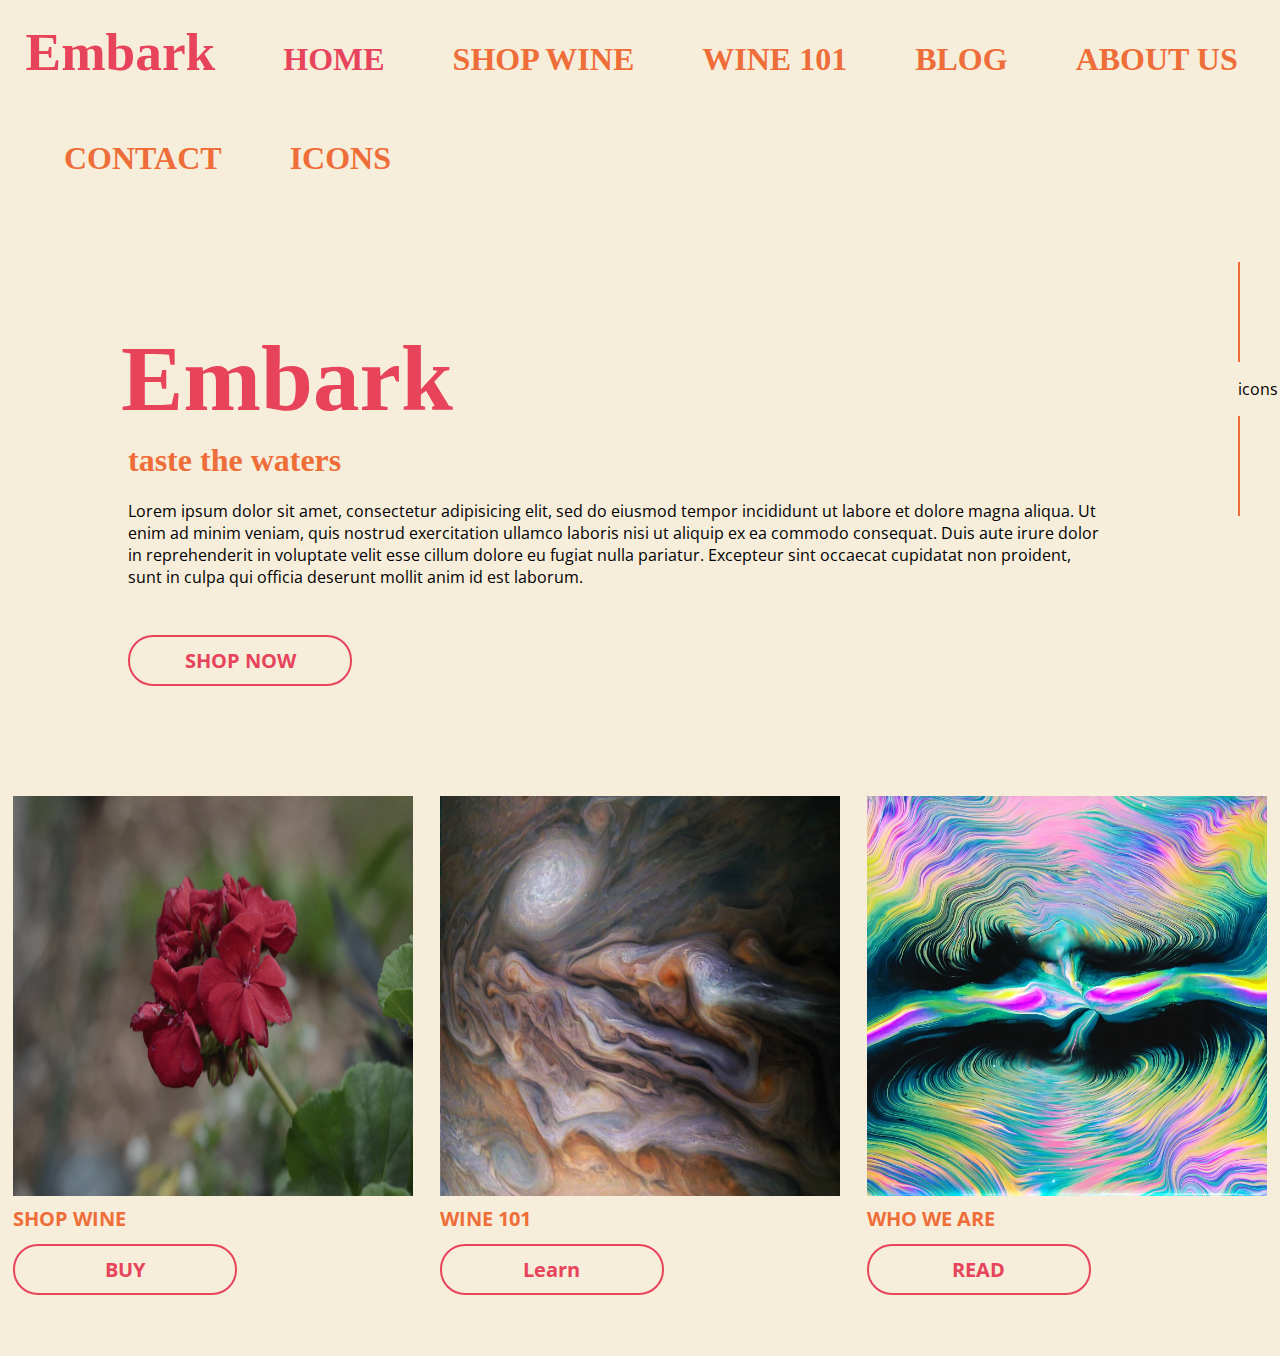
==== embark.html @ ae8fda98 "second try" ====
<!DOCTYPE html>
<html lang="en" dir="ltr">
  <head>
    <meta charset="utf-8">
    <link rel="stylesheet" href="embarkstyle.css">
    <title></title>
  </head>
  <body>
    <div class="nav">
      <h1 class="topimage" style="color: #e7445c; font-size:40pt">Embark</h1>
      <h1 class="topbar" style="color: #e7445c;">HOME</h1>
      <h1 class="topbar">SHOP WINE</h1>
      <h1 class="topbar">WINE 101</h1>
      <h1 class="topbar">BLOG</h1>
      <h1 class="topbar">ABOUT US</h1>
      <h1 class="topbar">CONTACT</h1>
      <h1 class="topbar">ICONS</h1>
    </div>

    <div class="main">

      <div class="leftmain">
        <h1 style="color: #e7445c; font-size:70pt; margin-left:-7px; margin-bottom:0%;">Embark</h1>
        <h1 style="margin-top:1%;">taste the waters</h1>
        <p>Lorem ipsum dolor sit amet, consectetur adipisicing elit, sed do eiusmod tempor incididunt ut labore et dolore magna aliqua. Ut enim ad minim veniam, quis nostrud exercitation ullamco laboris nisi ut aliquip ex ea commodo consequat. Duis aute irure dolor in reprehenderit in voluptate velit esse cillum dolore eu fugiat nulla pariatur. Excepteur sint occaecat cupidatat non proident, sunt in culpa qui officia deserunt mollit anim id est laborum.</p>
        <h6 id="rcorner">SHOP NOW</h6>
      </div>
      <div class="rightimage">
        <img style="display:inline;"src="img/bprender.jpg" alt=""width="100%" >
      </div>


      <div class="righticons">
        <div class="vertline"></div>
        <p style="">icons</p>
        <div class="vertline"></div>
      </div>

    </div>
    <div class="holder">
      <div class="content grow">
        <img src="img/DSC_0368_DxO.jpg" width="400px" height="400px" alt="">
        <h5>SHOP WINE</h5>
        <h6 id="rcorner">BUY</h6>
      </div>
      <div class="content grow">
        <img src="img/pia22692.jpg" width="400px" height="400px" alt="">
        <h5>WINE 101</h5>
        <h6 id="rcorner">Learn</h6>
      </div>
      <div class="content grow">
        <img src="img/pexels-fiona-art-5091507.jpg" width="400px" height="400px" alt="">
        <h5>WHO WE ARE</h5>
        <h6 id="rcorner">READ</h6>
      </div>
    </div>
  </body>
</html>
---- embarkstyle.css ----
@font-face {  font-family: Asap; src: url('Asap.ttf');}
@font-face {font-family: Open; src: url('Open.ttf');}
body{
  background-color: #f6edda;
  margin:0px;
}
h1{
  font-family: Asap semibold;
  color: #ee6d38;
}
p{
  font-family:Open;
}
h6{
  font-family:Open;
  color: #e7445c;
  font-size:20px;
  text-align:center;
}
h5{
  font-family:Open;
  color: #ee6d38;
  font-size:20px;
  margin-top:5px;
  margin-bottom:-35px;
}
.holder{
  display:flex;
  justify-content:space-around;
  margin-top:5%;
}
.content{


}
.grow { transition: all .5s ease-in-out;
				position:relative;
			}
.grow:hover { transform: scale(1.1); 
				z-index: 1; position:relative}
#rcorner{
  border-radius:25px;
  border: 2px solid #e7445c;
  padding:10px;
  width:200px;
}
.nav{

  margin-top:-15px;
  padding-top:0px;
  margin-bottom: 5%;
}
.main{
  display: flex;
}
.vertline{
  border-left: 2px solid #ee6d38;
  height:100px;
}
.leftmain{
  display:inline-block;
  margin-left:10%;

}
.rightimage{
  justify-content:flex-end;
  margin-left:10%;
  margin-right:0;
}
.righticons{

  justify-content:flex-end;
  margin-left: 5px;
  margin-right:2px;
}
.topbar{
  display:inline-block;
  margin-left: 5%;
}
.topimage{
  display: inline-block;
  margin-left:2%;
}
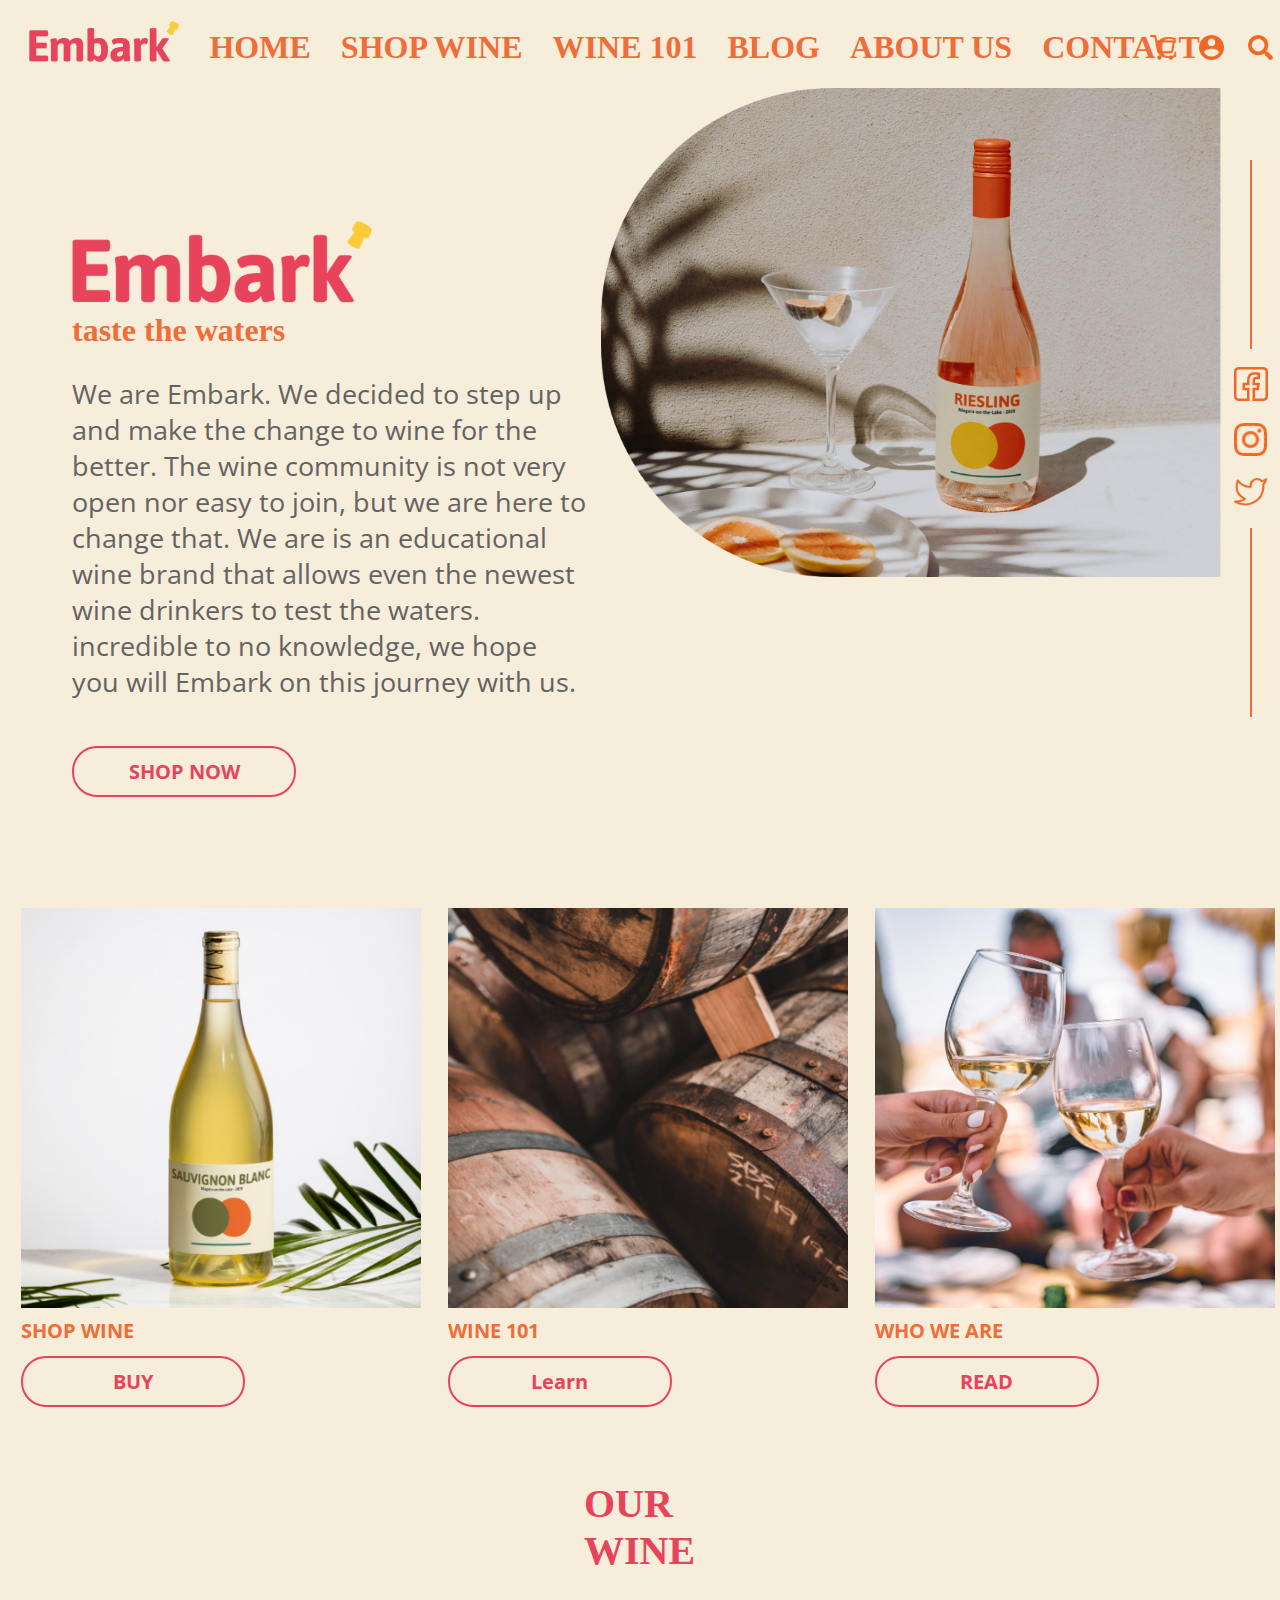
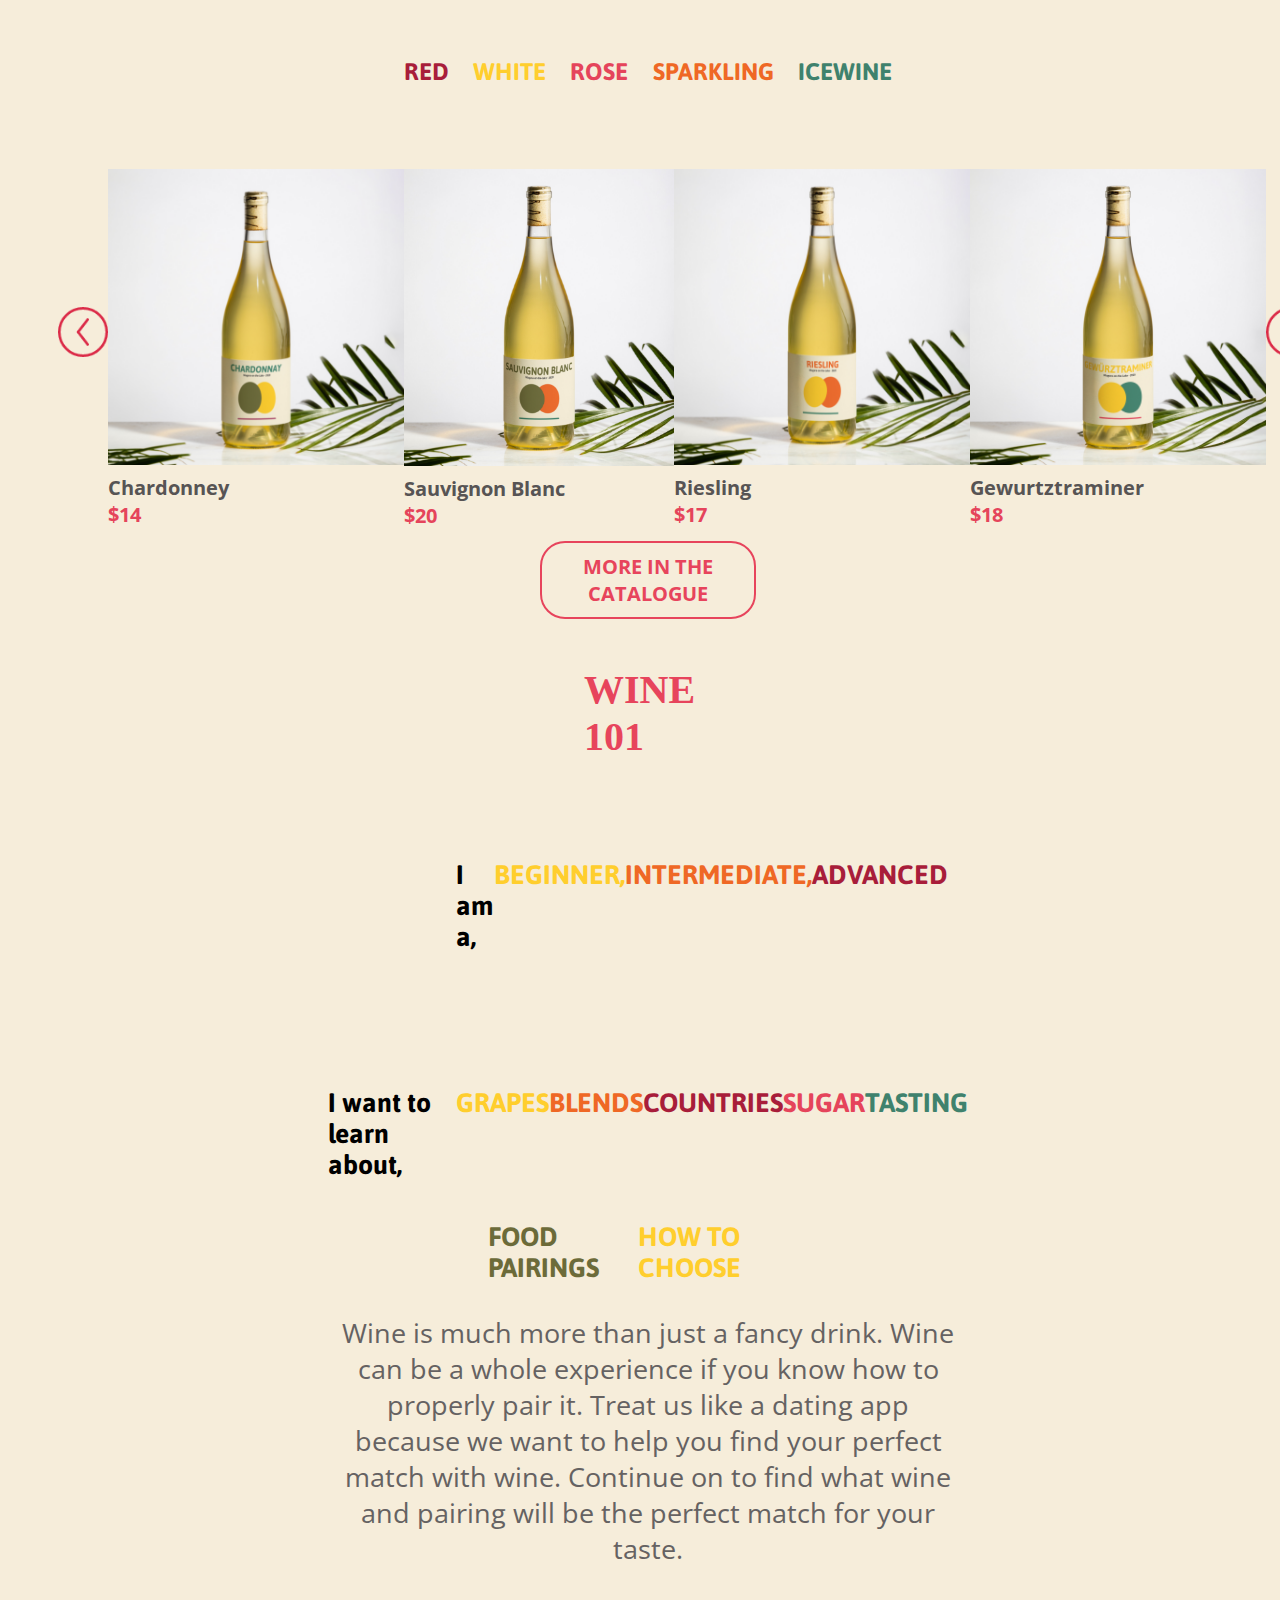
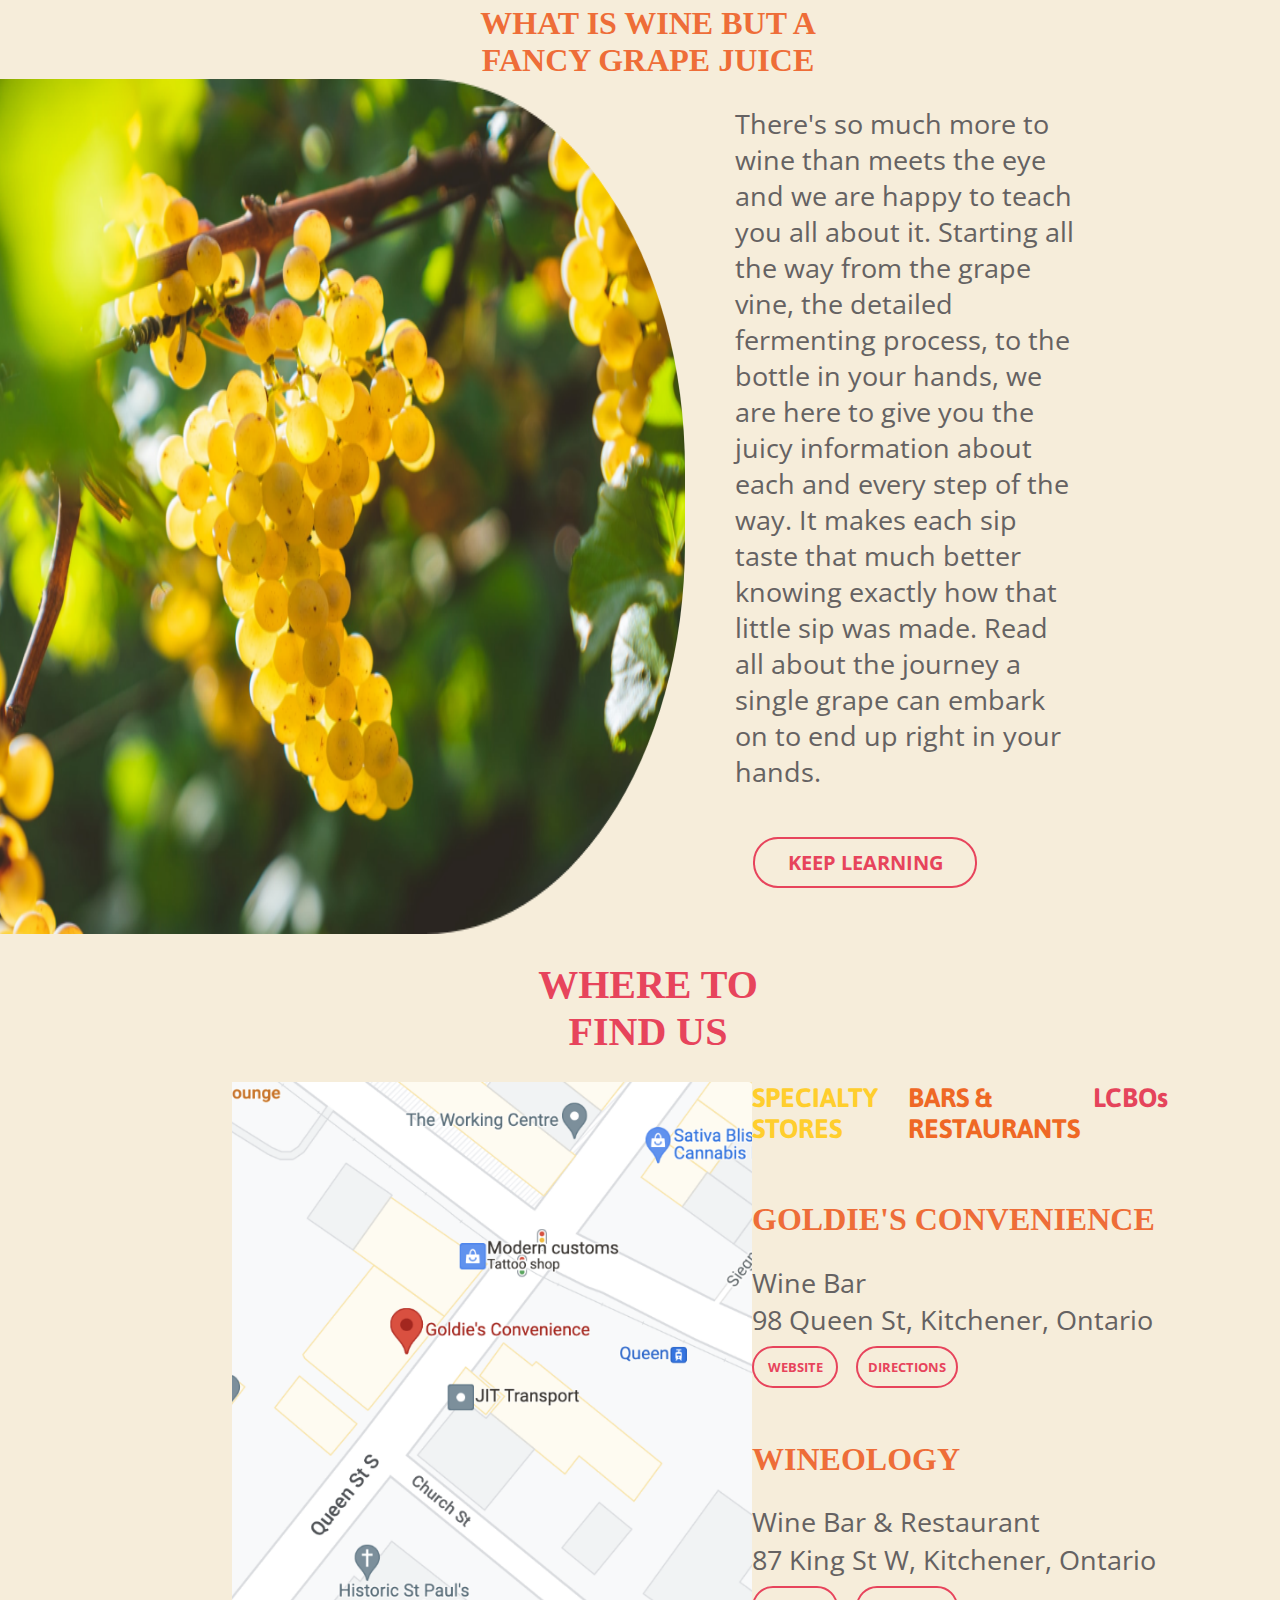
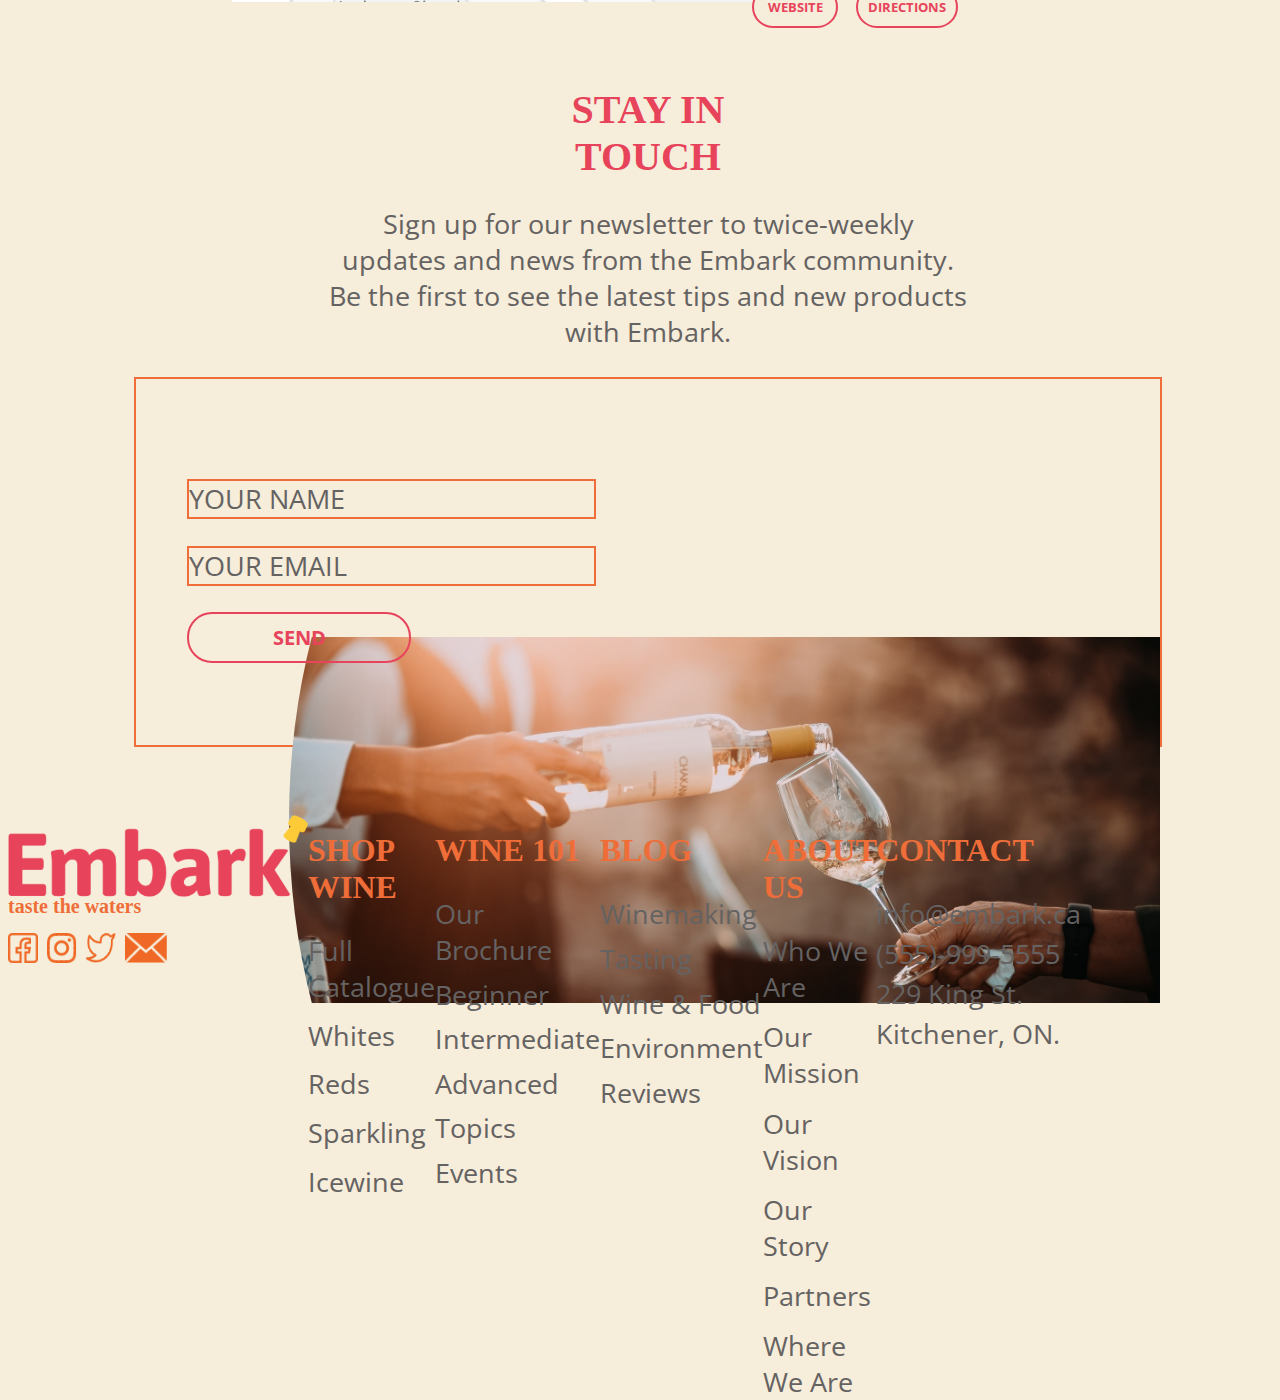
==== commit e6ac3f62: "embark v3, hopefully final" ====
--- a/embark.html
+++ b/embark.html
@@ -1,58 +1,298 @@
 <!DOCTYPE html>
+<!-- Warning: Very bad code that only looks correct at 1920x1080-->
 <html lang="en" dir="ltr">
   <head>
     <meta charset="utf-8">
     <link rel="stylesheet" href="embarkstyle.css">
-    <title></title>
+    <title>Embark - taste the waters</title>
   </head>
   <body>
+
     <div class="nav">
-      <h1 class="topimage" style="color: #e7445c; font-size:40pt">Embark</h1>
-      <h1 class="topbar" style="color: #e7445c;">HOME</h1>
+      <img class="topimage"src="img/logo.png" width="150px"height="41px" alt="">
+
+      <h1 class="topbar" >HOME</h1>
       <h1 class="topbar">SHOP WINE</h1>
       <h1 class="topbar">WINE 101</h1>
       <h1 class="topbar">BLOG</h1>
       <h1 class="topbar">ABOUT US</h1>
       <h1 class="topbar">CONTACT</h1>
-      <h1 class="topbar">ICONS</h1>
+      <div class=""style="margin-left:-100px;">
+        <img class="topbaricons" src="icons/Icon feather-shopping-cart.png" width="25px" height="25px"alt="instagram">
+        <img class="topbaricons" src="icons/Icon material-account-circle.png" width="25px" height="25px" alt="facebook">
+        <img class="topbaricons" src="icons/Icon awesome-search.png"width="25px"height="25px" alt="twitter">
+
+      </div>
     </div>
 
     <div class="main">
 
       <div class="leftmain">
-        <h1 style="color: #e7445c; font-size:70pt; margin-left:-7px; margin-bottom:0%;">Embark</h1>
+          <img class="topimage"src="img/logo.png" width="300px"height="82px" alt="">
         <h1 style="margin-top:1%;">taste the waters</h1>
-        <p>Lorem ipsum dolor sit amet, consectetur adipisicing elit, sed do eiusmod tempor incididunt ut labore et dolore magna aliqua. Ut enim ad minim veniam, quis nostrud exercitation ullamco laboris nisi ut aliquip ex ea commodo consequat. Duis aute irure dolor in reprehenderit in voluptate velit esse cillum dolore eu fugiat nulla pariatur. Excepteur sint occaecat cupidatat non proident, sunt in culpa qui officia deserunt mollit anim id est laborum.</p>
+        <p>We are Embark. We decided to step up and make the change to wine for the better. The wine community is not very open nor easy to join, but we are here to change that. We are is an educational wine brand that allows even the newest wine drinkers to test the waters. incredible to no knowledge, we hope you will Embark on this journey with us.</p>
         <h6 id="rcorner">SHOP NOW</h6>
       </div>
       <div class="rightimage">
-        <img style="display:inline;"src="img/bprender.jpg" alt=""width="100%" >
+        <img style="display:inline;"src="img/banner.png" alt=""width="100%" >
       </div>
 
 
       <div class="righticons">
+        <br><br><br><br>
         <div class="vertline"></div>
-        <p style="">icons</p>
+        <br>
+        <img src="icons/Icon awesome-facebook-square.png" style="width:100%; margin-left: auto; margin-right: auto;"alt="facebook">
+        <br><br>
+        <img src="icons/Icon awesome-instagram.png" style="width:100%; margin-left: auto; margin-right: auto;" alt="instagram">
+        <br><br>
+        <img src="icons/Icon feather-twitter.png" style="width:100%; margin-left: auto; margin-right: auto;" alt="twitter">
+        <br><br>
         <div class="vertline"></div>
       </div>
 
     </div>
+
     <div class="holder">
-      <div class="content grow">
-        <img src="img/DSC_0368_DxO.jpg" width="400px" height="400px" alt="">
+      <div class="content">
+        <img src="img/shop wine.png" width="400px" height="400px" alt="">
         <h5>SHOP WINE</h5>
         <h6 id="rcorner">BUY</h6>
       </div>
-      <div class="content grow">
-        <img src="img/pia22692.jpg" width="400px" height="400px" alt="">
+      <div class="content">
+        <img src="img/wine 101.png" width="400px" height="400px" alt="">
         <h5>WINE 101</h5>
         <h6 id="rcorner">Learn</h6>
       </div>
-      <div class="content grow">
-        <img src="img/pexels-fiona-art-5091507.jpg" width="400px" height="400px" alt="">
+      <div class="content">
+        <img src="img/who we are.png" width="400px" height="400px" alt="">
         <h5>WHO WE ARE</h5>
         <h6 id="rcorner">READ</h6>
       </div>
     </div>
+
+    <h1 class="centerHeadlines"style="color: #e7445c; font-size:30pt;">OUR WINE</h1>
+    <div class="holder" style="width:40%; margin-left:auto; margin-right:auto;">
+      <h2 class="underline"style="color: #A81D3A;">RED</h2>
+      <h2 class="underline"style="color: #FFCE2D;">WHITE</h2>
+      <h2 class="underline"style="color: #E5445B;">ROSE</h2>
+      <h2 class="underline"style="color: #EF6825;">SPARKLING</h2>
+      <h2 class="underline"style="color: #3F826D;">ICEWINE</h2>
+    </div>
+    <div class="holder">
+      <img src="icons/Group 71.png" width="50px"height="50px;" style="margin-top:auto; margin-bottom:auto; margin-left: 50px;" alt="">
+      <div class="content">
+        <img src="img/chardonney.png" alt="">
+        <h5 style="color:#575454;">Chardonney</h5>
+        <h5 style="margin-top:35px; color: #E5445B;">$14</h5>
+      </div>
+      <div class="content">
+        <img src="img/shop wine.png" width="270px" alt="">
+        <h5 style="color:#575454;">Sauvignon Blanc</h5>
+        <h5 style="margin-top:35px; color: #E5445B;">$20</h5>
+      </div>
+      <a href="riesling.html">
+      <div class="content">
+        <img src="img/riesling.png" alt="">
+        <h5 style="color:#575454;">Riesling</h5>
+        <h5 style="margin-top:35px; color: #E5445B;">$17</h5>
+      </div>
+      </a>
+      <div class="content">
+        <img src="img/gewurtztraminer.png" alt="">
+        <h5 style="color:#575454;">Gewurtztraminer</h5>
+        <h5 style="margin-top:35px; color: #E5445B;">$18</h5>
+      </div>
+      <img src="icons/Group 72.png" width="50px"height="50px;" style="margin-top:auto; margin-bottom:auto; margin-right: 50px;" alt="">
+    </div>
+    <h6 id="rcorner"class="centerHeadlines" style="width:15%;">MORE IN THE CATALOGUE</h6>
+      <h1 class="centerHeadlines"style="color: #e7445c; font-size:30pt;">WINE 101</h1>
+    <div class="holder"style="width:30%; margin-left:auto; margin-right:auto;">
+      <h4 >I am a, </h4>
+      <h4 class="underline"style="color: #FFCE2D;" onclick="toggleText(1)">BEGINNER,</h4>
+      <h4 class="underline"style="color: #EF6825;" onclick="toggleText(2)">INTERMEDIATE,</h4>
+      <h4 class="underline"style="color: #A81D3A;" onclick="toggleText(3)">ADVANCED</h4>
+    </div>
+    <div id="demo" style="display:none;">
+      <p class="centalign" style="width:50%; margin-left:auto; margin-right:auto; ">Not too familiar with wine? That's ok! We are here to help teach you about experiencing wine. We will teach you how to get the most out of your experience with our wine. </p>
+      <h6 id="rcorner" class="centerHeadlines">NEXT STEP</h6>
+    </div>
+    <div id="demo1" style="display:none;">
+      <p class="centalign" style="width:50%; margin-left:auto; margin-right:auto; ">Been around the cellar a few times? Amazing! You have an idea of what you like and what you don't. Here are some ways you can further your journey through wines. </p>
+      <h6 id="rcorner" class="centerHeadlines">NEXT STEP</h6>
+    </div>
+    <div id="demo2" style="display:none;">
+      <p class="centalign" style="width:50%; margin-left:auto; margin-right:auto; ">You've sampled Austrian Icewine, been to winery tours and wake up with wine infused coffee? You really know your stuff! Here are some new ideas that can change your wine experience, assuming you don't already know them! </p>
+      <h6 id="rcorner" class="centerHeadlines">NEXT STEP</h6>
+    </div>
+    <div class="holder"style="width:50%; margin-left:auto; margin-right:auto;">
+      <h4>I want to learn about,</h4>
+      <h4 class="underline" style=" color: #FFCE2D;">GRAPES</h4>
+      <h4 class="underline" style="color: #EF6825;">BLENDS</h4>
+      <h4 class="underline" style="color: #A81D3A;">COUNTRIES</h4>
+      <h4 class="underline" style="color: #E5445B;">SUGAR</h4>
+      <h4 class="underline" style="color: #3F826D;">TASTING</h4>
+
+    </div>
+
+    <div class="holder" style="width:25%; margin-left:auto; margin-right:auto; margin-top:-30px; margin-bottom: -30px;">
+      <h4 style="color: #6C6B39;">FOOD PAIRINGS</h4>
+      <h4 style="color: #FFCE2D;">HOW TO CHOOSE</h4>
+    </div>
+
+    <p class="centalign"style="width:49%; margin-left:auto; margin-right:auto;">Wine is much more than just a fancy drink. Wine can be a whole experience if you know how to properly pair it. Treat us like a dating app because we want to help you find your perfect match with wine. Continue on to find what wine and pairing will be the perfect match for your taste.</p>
+    <h1 class="centalign" style="width:32%; margin-top: 3%;margin-bottom:-0px;">WHAT IS WINE BUT A FANCY GRAPE JUICE</h1>
+    <div class="holder" style="margin-top:-0px;">
+      <img src="img/grapes.png" style="margin-left:-270px;" alt="">
+      <div class=""style='margin-left:50px; margin-right: 100px;'>
+        <p style="width:76%;">There's so much more to wine than meets the eye and we are happy to teach you all about it. Starting all the way from the grape vine, the detailed fermenting process, to the bottle in your hands, we are here to give you the juicy information about each and every step of the way. It makes each sip taste that much better knowing exactly how that little sip was made. Read all about the journey a single grape can embark on to end up right in your hands.</p>
+        <h6 id="rcorner" style=" margin-left:4%;">KEEP LEARNING</h6>
+      </div>
+    </div>
+    <h1 class="centalign"style="color: #e7445c; font-size:30pt; width:23%;">WHERE TO FIND US</h1>
+    <div class="main" style="width:65%;  margin-left:auto; margin-right:auto;">
+      <div class="map">
+        <img src="img/map.png" height="520"alt="">
+      </div>
+      <div class="right">
+        <div class="locations" style="margin-top:-35px;">
+          <h4 class="underline"style="color: #FFCE2D;">SPECIALTY STORES</h4>
+          <h4 class="underline"style="color: #EF6825;">BARS & RESTAURANTS</h4>
+          <h4 class="underline"style="color:#E5445B;">LCBOs</h4>
+        </div>
+        <div class="" style="display: flex; justify-content: space-between;">
+          <div class="" style="display: inline-block;">
+            <h1>GOLDIE'S CONVENIENCE</h1>
+            <p>Wine Bar</p>
+            <p style="margin-top: -25px;">98 Queen St, Kitchener, Ontario</p>
+            <div class="webDir">
+              <h6 id="rcorner" style="font-size:10pt; margin-right:8%;">WEBSITE</h6>
+              <h6 id="rcorner" style="font-size:10pt; margin-right:8%;">DIRECTIONS</h6>
+            </div>
+            <h1>WINEOLOGY</h1>
+            <p>Wine Bar & Restaurant</p>
+            <p style="margin-top: -25px;">87 King St W, Kitchener, Ontario</p>
+            <div class="webDir">
+              <h6 id="rcorner" style="font-size:10pt; margin-right:8%;">WEBSITE</h6>
+              <h6 id="rcorner" style="font-size:10pt; margin-right:8%;">DIRECTIONS</h6>
+            </div>
+          </div>
+          <div class="" style="display: inline-block;">
+            <img src="icons/rectangle 42.png" style="position:relative;"alt="">
+            <img src="icons/rectangle 43.png" height="70px" style="position: absolute; margin-left:-9px; margin-top:2px;" alt="">
+          </div>
+        </div>
+
+      </div>
+    </div>
+
+
+    <h1 class="centalign"style="color: #e7445c; font-size:30pt; width:18%;">STAY IN TOUCH</h1>
+    <p class="centalign"style="width:50%; margin-left:auto; margin-right:auto;">Sign up for our newsletter to twice-weekly updates and news from the Embark community. Be the first to see the latest tips and new products with Embark.</p>
+
+<div style=" border: 2px solid #ee6d38; width:80%; height:366px; margin-left:auto; margin-right:auto; padding:0;">
+  <div class=""style="width:20%; margin-left:5%; display:inline-block; position:relative; top:20%;">
+    <p class="fakeEnter">YOUR NAME</p>
+    <p class="fakeEnter">YOUR EMAIL</p>
+    <h6 id="rcorner" style="margin-top:3%;">SEND</h6>
+  </div>
+  <img src="img/newsletter.png" style="float:right;"alt="">
+</div>
+<div class="holder">
+  <div class="" style="margin-top:1.5%;">
+    <img src="img/logo.png" width="300px"height="82px" alt="">
+    <h1 style="font-size:15pt; margin-top:-2%;">taste the waters</h1>
+    <div class="holder" style="justify-content: flex-start;">
+      <img src="icons/Icon awesome-facebook-square.png" style="width:10%; margin-right:3%;"alt="facebook">
+
+      <img src="icons/Icon awesome-instagram.png" style="width:10%; margin-right:3%;" alt="instagram">
+
+      <img src="icons/Icon feather-twitter.png" style="width:10%; margin-right:3%;" alt="twitter">
+      <img src="icons/Icon zocial-email.png" style="width:14%; margin-right:3%;" alt="">
+    </div>
+  </div>
+
+  <div class="bottomtext">
+    <h1>SHOP WINE</h1>
+    <p id="bot">Full Catalogue</p>
+    <p id="bot">Whites</p>
+    <p id="bot">Reds</p>
+    <p id="bot">Sparkling</p>
+    <p id="bot">Icewine</p>
+  </div>
+  <div class="bottomtext">
+    <h1>WINE 101</h1>
+    <p id="bot">Our Brochure</p>
+    <p id="bot">Beginner</p>
+    <p id="bot">Intermediate</p>
+    <p id="bot">Advanced</p>
+    <p id="bot">Topics</p>
+    <p id="bot">Events</p>
+  </div>
+  <div class="bottomtext">
+    <h1>BLOG</h1>
+    <p id="bot">Winemaking</p>
+    <p id="bot">Tasting</p>
+    <p id="bot">Wine & Food</p>
+    <p id="bot">Environment</p>
+    <p id="bot">Reviews</p>
+  </div>
+  <div class="bottomtext">
+    <h1>ABOUT US</h1>
+    <p id="bot">Who We Are</p>
+    <p id="bot">Our Mission</p>
+    <p id="bot">Our Vision</p>
+    <p id="bot">Our Story</p>
+    <p id="bot">Partners</p>
+    <p id="bot">Where We Are</p>
+  </div>
+  <div class="bottomtext">
+    <h1>CONTACT</h1>
+    <p id="bot">info@embark.ca</p>
+    <p id="bot">(555)-999-5555</p>
+    <p id="bot" style="">229 King St.</p>
+    <p id="bot">Kitchener, ON.</p>
+
+  </div>
+</div>
+<script type="text/javascript">
+  function toggleText(n) {
+    var text = document.getElementById("demo");
+    var text2 = document.getElementById("demo1");
+    var text3 = document.getElementById("demo2");
+    if (n== 1){
+      if (text.style.display === "none") {
+        text.style.display = "block";
+        text2.style.display = "none";
+        text3.style.display = "none";
+      } else {
+        text.style.display = "none";
+      }
+    }
+    else if (n==2) {
+      if (text2.style.display === "none") {
+        text2.style.display = "block";
+        text.style.display = "none";
+        text3.style.display = "none";
+      } else {
+        text2.style.display = "none";
+      }
+    }
+    else if (n==3) {
+      if (text3.style.display === "none") {
+        text3.style.display = "block";
+        text.style.display = "none";
+        text2.style.display = "none";
+      } else {
+        text3.style.display = "none";
+      }
+    }
+    else {
+      text.style.display = "none";
+      text2.style.display = "none";
+      text3.style.display = "none";
+    }
+  }
+</script>
   </body>
 </html>
--- a/embarkstyle.css
+++ b/embarkstyle.css
@@ -1,8 +1,10 @@
-@font-face {  font-family: Asap; src: url('Asap.ttf');}
-@font-face {font-family: Open; src: url('Open.ttf');}
+@font-face {  font-family: Asap; src: url('Asap.ttf'), url('asap-webfont.woff') format('woff'), url('asap-webfont.woff2') format('woff2');}
+@font-face {font-family: Open; src: url('Open.ttf'), url('open-webfont.woff') format('woff'), url('open-webfont.woff2') format('woff2');}
 body{
   background-color: #f6edda;
-  margin:0px;
+  margin-right:-1000px;
+  width: 100%;
+  padding-right:-1000px;
 }
 h1{
   font-family: Asap semibold;
@@ -10,6 +12,8 @@
 }
 p{
   font-family:Open;
+  font-size: 20pt;
+  color: #656262;
 }
 h6{
   font-family:Open;
@@ -24,19 +28,44 @@
   margin-top:5px;
   margin-bottom:-35px;
 }
+h4{
+  font-family: Asap;
+  font-size: 20pt;
+}
+h2{
+  font-family: Asap;
+}
+#bot{
+  margin-bottom: -11%;
+}
+.bottomtext{
+
+
+}
+.underline:hover {
+    text-decoration: underline;
+  }
+.fakeEnter{
+  border:2px solid #ee6d38;
+  width: 100%;
+  padding-right: 200px;
+}
+.centerHeadlines{
+  margin-left: auto;
+  margin-right: auto;
+  width: 10%;
+}
 .holder{
   display:flex;
   justify-content:space-around;
   margin-top:5%;
 }
 .content{
-
-
 }
 .grow { transition: all .5s ease-in-out;
 				position:relative;
 			}
-.grow:hover { transform: scale(1.1); 
+.grow:hover { transform: scale(1.1);
 				z-index: 1; position:relative}
 #rcorner{
   border-radius:25px;
@@ -44,40 +73,83 @@
   padding:10px;
   width:200px;
 }
+.topbar:hover{
+  color:#E5445B;
+}
+#rcorner:hover{
+  background-color: #e7445c;
+  color: #ffffff;
+  border: 2px solid #ffffff;
+}
+.topbaricons{
+  margin-top: 27px;
+  margin-left: 20px;
+
+}
 .nav{
-
-  margin-top:-15px;
+  margin-left:.5%;
   padding-top:0px;
-  margin-bottom: 5%;
+  display: flex;
+  justify-content:space-around;
 }
 .main{
   display: flex;
+justify-content:space-between;
+}
+.locations{
+  display: flex;
+justify-content:space-between;
+
+}
+.webDir{
+  margin-top: -50px;
+  width:50%;
+  display: flex;
+  justify-content: space-around;
+}
+a:link { text-decoration: none; }
+.center{
+  display: block;
+margin-left: auto;
+margin-right: auto;
+}
+.centalign{
+  text-align: center;
+  display: block;
+margin-left: auto;
+margin-right: auto;
+}
+.right{
+
+  width:50%;
 }
 .vertline{
   border-left: 2px solid #ee6d38;
-  height:100px;
+  height:25%;
+  width:0.5%;
+  margin-left: auto;
+  margin-right: auto;
 }
 .leftmain{
   display:inline-block;
-  margin-left:10%;
+  margin-left:5%;
+  margin-top: 10%;
+  width: 50%;
 
 }
 .rightimage{
-  justify-content:flex-end;
-  margin-left:10%;
-  margin-right:0;
+  width: 60%;
+  margin-left:1%;
+  margin-right:1%;
 }
 .righticons{
 
-  justify-content:flex-end;
-  margin-left: 5px;
-  margin-right:2px;
+
+  margin-left: 0px;
+  margin-right:20px;
 }
 .topbar{
-  display:inline-block;
-  margin-left: 5%;
 }
 .topimage{
-  display: inline-block;
-  margin-left:2%;
+  margin-top: 1%;
 }
